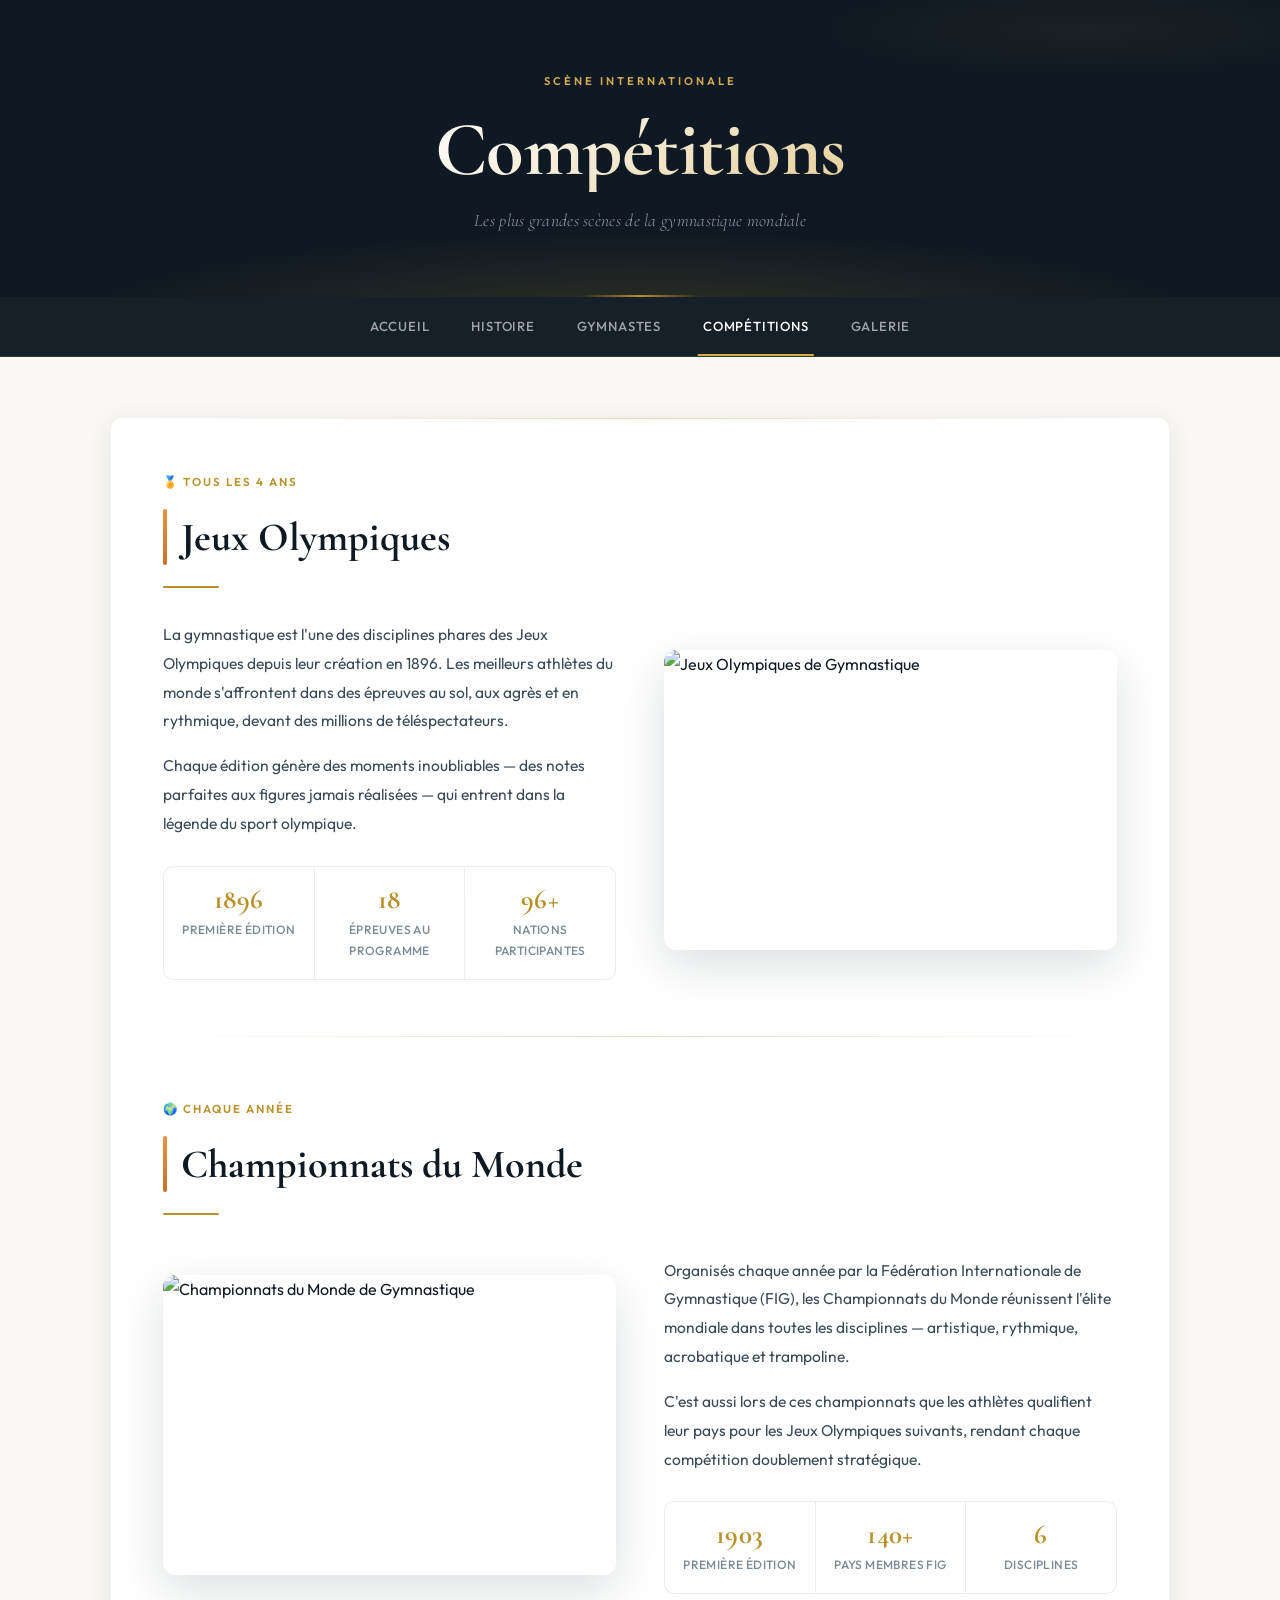
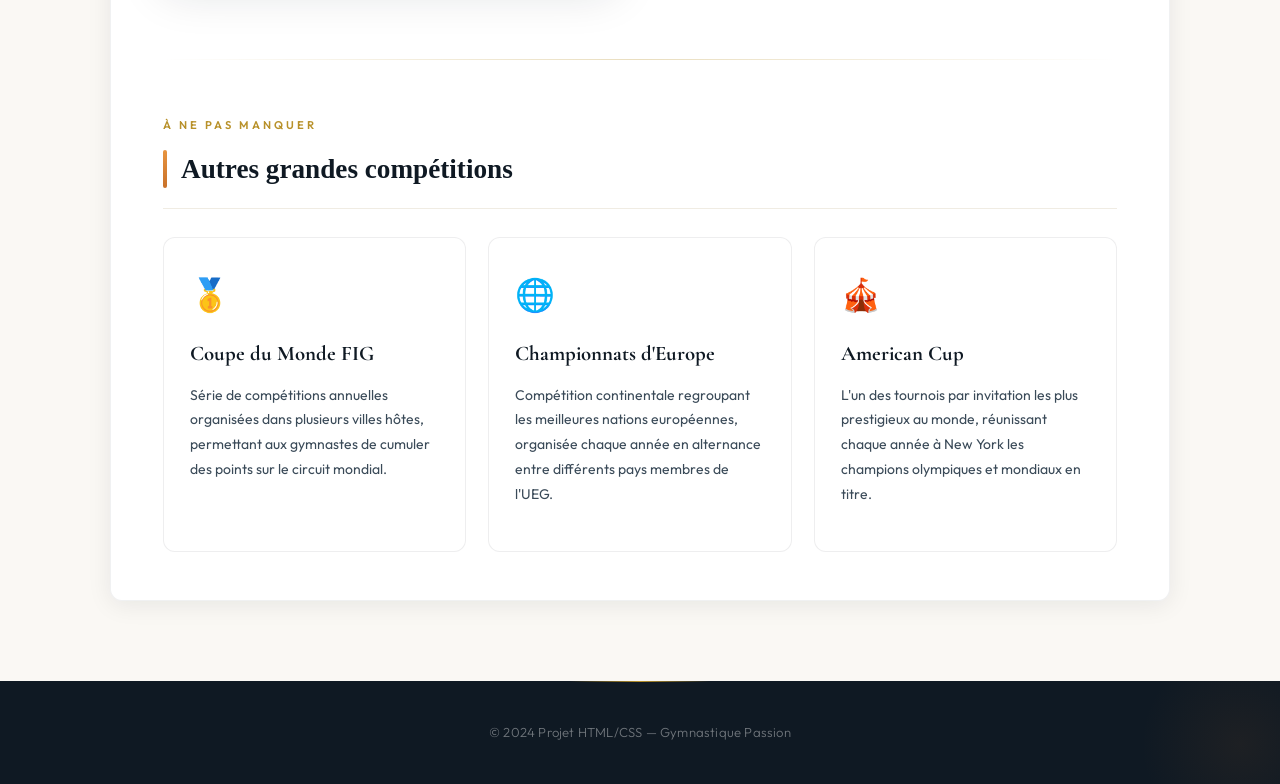
==== competitions.html @ ab6cabbc "first commit" ====
<!DOCTYPE html>
<html lang="fr">
<head>
<meta charset="UTF-8">
<meta name="viewport" content="width=device-width, initial-scale=1.0">
<title>Compétitions de Gymnastique</title>
<link rel="preconnect" href="https://fonts.googleapis.com">
<link rel="preconnect" href="https://fonts.gstatic.com" crossorigin>
<link href="https://fonts.googleapis.com/css2?family=Cormorant+Garamond:ital,wght@0,600;0,700;1,400&family=Outfit:wght@300;400;500;600&display=swap" rel="stylesheet">
<link rel="stylesheet" href="css/base.css">
<link rel="stylesheet" href="css/competitions.css">
</head>

<body>

<header>
  <div class="header-eyebrow">Scène internationale</div>
  <h1>Compétitions</h1>
  <p>Les plus grandes scènes de la gymnastique mondiale</p>
</header>

<nav>
<ul>
<li><a href="index.html">Accueil</a></li>
<li><a href="histoire.html">Histoire</a></li>
<li><a href="gymnastes.html">Gymnastes</a></li>
<li><a href="competitions.html" class="active">Compétitions</a></li>
<li><a href="galerie.html">Galerie</a></li>
</ul>
</nav>

<div class="container">

  <!-- JEUX OLYMPIQUES -->
  <section class="comp-section">
    <div class="comp-badge">🏅 Tous les 4 ans</div>
    <h2>Jeux Olympiques</h2>
    <div class="comp-grid">
      <div class="comp-text">
        <p>La gymnastique est l'une des disciplines phares des Jeux Olympiques depuis leur création en 1896. Les meilleurs athlètes du monde s'affrontent dans des épreuves au sol, aux agrès et en rythmique, devant des millions de téléspectateurs.</p>
        <p>Chaque édition génère des moments inoubliables — des notes parfaites aux figures jamais réalisées — qui entrent dans la légende du sport olympique.</p>
        <div class="comp-stats">
          <div class="comp-stat"><span>1896</span>Première édition</div>
          <div class="comp-stat"><span>18</span>Épreuves au programme</div>
          <div class="comp-stat"><span>96+</span>Nations participantes</div>
        </div>
      </div>
      <div class="comp-img-wrap">
        <img src="images/competition1.jpg" alt="Jeux Olympiques de Gymnastique">
      </div>
    </div>
  </section>

  <div class="section-divider"></div>

  <!-- CHAMPIONNATS DU MONDE -->
  <section class="comp-section">
    <div class="comp-badge">🌍 Chaque année</div>
    <h2>Championnats du Monde</h2>
    <div class="comp-grid reverse">
      <div class="comp-img-wrap">
        <img src="images/competition2.jpg" alt="Championnats du Monde de Gymnastique">
      </div>
      <div class="comp-text">
        <p>Organisés chaque année par la Fédération Internationale de Gymnastique (FIG), les Championnats du Monde réunissent l'élite mondiale dans toutes les disciplines — artistique, rythmique, acrobatique et trampoline.</p>
        <p>C'est aussi lors de ces championnats que les athlètes qualifient leur pays pour les Jeux Olympiques suivants, rendant chaque compétition doublement stratégique.</p>
        <div class="comp-stats">
          <div class="comp-stat"><span>1903</span>Première édition</div>
          <div class="comp-stat"><span>140+</span>Pays membres FIG</div>
          <div class="comp-stat"><span>6</span>Disciplines</div>
        </div>
      </div>
    </div>
  </section>

  <div class="section-divider"></div>

  <!-- AUTRES COMPÉTITIONS -->
  <section class="other-comps">
    <div class="intro-label">À ne pas manquer</div>
    <h2 class="other-title">Autres grandes compétitions</h2>
    <div class="other-grid">
      <div class="other-card">
        <div class="other-icon">🥇</div>
        <h3>Coupe du Monde FIG</h3>
        <p>Série de compétitions annuelles organisées dans plusieurs villes hôtes, permettant aux gymnastes de cumuler des points sur le circuit mondial.</p>
      </div>
      <div class="other-card">
        <div class="other-icon">🌐</div>
        <h3>Championnats d'Europe</h3>
        <p>Compétition continentale regroupant les meilleures nations européennes, organisée chaque année en alternance entre différents pays membres de l'UEG.</p>
      </div>
      <div class="other-card">
        <div class="other-icon">🎪</div>
        <h3>American Cup</h3>
        <p>L'un des tournois par invitation les plus prestigieux au monde, réunissant chaque année à New York les champions olympiques et mondiaux en titre.</p>
      </div>
    </div>
  </section>

</div>

<footer>
  <div class="footer-inner">
    <p>© 2024 Projet HTML/CSS — Gymnastique Passion</p>
  </div>
</footer>

</body>
</html>
---- css/base.css ----
:root {
    --ink: #0f1923;
    --ink-soft: #2d3f4f;
    --cream: #faf8f4;
    --parchment: #f0ece3;
    --amber: #c8712a;
    --amber-light: #e8943f;
    --amber-glow: rgba(200, 113, 42, 0.15);
    --white: #ffffff;
    --muted: #7a8a96;
    --border: rgba(200, 113, 42, 0.2);
    --shadow-soft: 0 4px 24px rgba(15, 25, 35, 0.08);
    --shadow-deep: 0 16px 48px rgba(15, 25, 35, 0.16);
    --radius: 4px;
    --radius-lg: 12px;
}

*, *::before, *::after {
    margin: 0;
    padding: 0;
    box-sizing: border-box;
}

html {
    scroll-behavior: smooth;
}

body {
    font-family: 'DM Sans', sans-serif;
    background-color: var(--cream);
    color: var(--ink);
    line-height: 1.7;
    font-size: 16px;
    -webkit-font-smoothing: antialiased;
}

header {
    position: relative;
    background: var(--ink);
    color: var(--white);
    padding: 72px 40px 64px;
    text-align: center;
    overflow: hidden;
}

header::before {
    content: '';
    position: absolute;
    inset: 0;
    background:
        radial-gradient(ellipse 80% 60% at 50% 120%, rgba(200, 113, 42, 0.22) 0%, transparent 70%),
        radial-gradient(ellipse 50% 40% at 80% -10%, rgba(200, 113, 42, 0.1) 0%, transparent 60%);
    pointer-events: none;
}

header::after {
    content: '';
    position: absolute;
    bottom: 0;
    left: 50%;
    transform: translateX(-50%);
    width: 120px;
    height: 3px;
    background: linear-gradient(90deg, transparent, var(--amber), transparent);
}

header h1 {
    font-family: 'Playfair Display', serif;
    font-size: clamp(2.2rem, 5vw, 3.6rem);
    font-weight: 700;
    letter-spacing: -0.5px;
    line-height: 1.2;
    margin-bottom: 16px;
    position: relative;
    background: linear-gradient(135deg, #ffffff 0%, #d4b896 100%);
    -webkit-background-clip: text;
    -webkit-text-fill-color: transparent;
    background-clip: text;
}

header p {
    font-family: 'DM Sans', sans-serif;
    font-size: 1.05rem;
    font-weight: 300;
    color: rgba(255, 255, 255, 0.65);
    letter-spacing: 0.3px;
    position: relative;
    max-width: 480px;
    margin: 0 auto;
}


nav {
    background: rgba(15, 25, 35, 0.97);
    backdrop-filter: blur(12px);
    -webkit-backdrop-filter: blur(12px);
    position: sticky;
    top: 0;
    z-index: 100;
    border-bottom: 1px solid rgba(200, 113, 42, 0.25);
}

nav ul {
    display: flex;
    justify-content: center;
    align-items: center;
    list-style: none;
    padding: 0;
    margin: 0;
    gap: 4px;
}

nav ul li a {
    display: inline-block;
    color: rgba(255, 255, 255, 0.7);
    text-decoration: none;
    font-size: 0.875rem;
    font-weight: 500;
    letter-spacing: 0.4px;
    padding: 18px 20px;
    position: relative;
    transition: color 0.25s ease;
}

nav ul li a::after {
    content: '';
    position: absolute;
    bottom: 0;
    left: 50%;
    transform: translateX(-50%) scaleX(0);
    width: 100%;
    height: 2px;
    background: var(--amber);
    transition: transform 0.3s cubic-bezier(0.34, 1.56, 0.64, 1);
    transform-origin: center;
}

nav ul li a:hover {
    color: var(--white);
}

nav ul li a:hover::after {
    transform: translateX(-50%) scaleX(0.6);
}

.container {
    width: 90%;
    max-width: 1100px;
    margin: 56px auto;
    padding: 48px 52px;
    background: var(--white);
    border-radius: var(--radius-lg);
    box-shadow: var(--shadow-soft);
    border: 1px solid rgba(15, 25, 35, 0.06);
    position: relative;
}

.container::before {
    content: '';
    position: absolute;
    top: 0;
    left: 52px;
    right: 52px;
    height: 1px;
    background: linear-gradient(90deg, transparent, var(--amber-light), transparent);
    opacity: 0.4;
}

.container h2 {
    font-family: 'Playfair Display', serif;
    color: var(--ink);
    font-size: 1.7rem;
    font-weight: 600;
    margin-bottom: 28px;
    padding-bottom: 16px;
    position: relative;
    display: flex;
    align-items: center;
    gap: 14px;
}

.container h2::before {
    content: '';
    flex-shrink: 0;
    width: 4px;
    height: 1.4em;
    background: linear-gradient(180deg, var(--amber-light), var(--amber));
    border-radius: 2px;
}

.container h2::after {
    content: '';
    position: absolute;
    bottom: 0;
    left: 0;
    right: 0;
    height: 1px;
    background: var(--parchment);
}

.container p {
    color: var(--ink-soft);
    font-size: 0.975rem;
    line-height: 1.8;
    margin-bottom: 16px;
}

img {
    max-width: 100%;
    height: auto;
    border-radius: var(--radius-lg);
    box-shadow: var(--shadow-soft);
    margin: 28px 0;
    display: block;
    transition: transform 0.4s cubic-bezier(0.25, 0.46, 0.45, 0.94),
                box-shadow 0.4s ease;
}

img:hover {
    transform: translateY(-4px) scale(1.005);
    box-shadow: var(--shadow-deep);
}


footer {
    background: var(--ink);
    color: rgba(255, 255, 255, 0.55);
    text-align: center;
    padding: 48px 40px;
    margin-top: 80px;
    font-size: 0.875rem;
    font-weight: 300;
    letter-spacing: 0.2px;
    position: relative;
    overflow: hidden;
}

footer::before {
    content: '';
    position: absolute;
    top: 0;
    left: 50%;
    transform: translateX(-50%);
    width: 200px;
    height: 1px;
    background: linear-gradient(90deg, transparent, var(--amber), transparent);
}

footer::after {
    content: '';
    position: absolute;
    bottom: -60px;
    right: -60px;
    width: 200px;
    height: 200px;
    border-radius: 50%;
    background: radial-gradient(circle, rgba(200, 113, 42, 0.08), transparent 70%);
    pointer-events: none;
}

footer a {
    color: var(--amber-light);
    text-decoration: none;
    font-weight: 500;
    transition: color 0.25s ease, letter-spacing 0.25s ease;
    position: relative;
}

footer a:hover {
    color: #f0a84a;
    letter-spacing: 0.3px;
}


@media (max-width: 768px) {
    header {
        padding: 52px 24px 48px;
    }

    nav ul {
        gap: 0;
        overflow-x: auto;
        justify-content: flex-start;
        padding: 0 16px;
        scrollbar-width: none;
    }

    nav ul::-webkit-scrollbar {
        display: none;
    }

    nav ul li a {
        padding: 16px 14px;
        white-space: nowrap;
    }

    .container {
        padding: 32px 24px;
        margin: 32px auto;
    }

    .container::before {
        left: 24px;
        right: 24px;
    }

    footer {
        padding: 36px 24px;
    }
}


@keyframes fadeUp {
    from {
        opacity: 0;
        transform: translateY(20px);
    }
    to {
        opacity: 1;
        transform: translateY(0);
    }
}

.container {
    animation: fadeUp 0.6s cubic-bezier(0.25, 0.46, 0.45, 0.94) both;
}


::selection {
    background: var(--amber-glow);
    color: var(--amber);
}
---- css/competitions.css ----
/* competitions.css */

:root {
    --ink: #0f1923;
    --ink-soft: #3a4a58;
    --cream: #faf8f4;
    --parchment: #f0ece3;
    --gold: #b8912a;
    --gold-light: #d4ab4f;
    --gold-glow: rgba(184, 145, 42, 0.13);
    --white: #ffffff;
    --muted: #7a8a96;
    --font-display: 'Cormorant Garamond', Georgia, serif;
    --font-body: 'Outfit', sans-serif;
  }
  
  *, *::before, *::after { margin: 0; padding: 0; box-sizing: border-box; }
  html { scroll-behavior: smooth; }
  
  body {
    font-family: var(--font-body);
    background: var(--cream);
    color: var(--ink);
    line-height: 1.75;
    -webkit-font-smoothing: antialiased;
  }
  
  /* ─── HEADER ─────────────────────────────────── */
  
  header {
    position: relative;
    background: var(--ink);
    color: var(--white);
    padding: 72px 40px 60px;
    text-align: center;
    overflow: hidden;
  }
  
  header::before {
    content: '';
    position: absolute;
    inset: 0;
    background:
      radial-gradient(ellipse 70% 50% at 50% 110%, rgba(184,145,42,0.2) 0%, transparent 65%),
      radial-gradient(ellipse 40% 30% at 85% 10%, rgba(184,145,42,0.07) 0%, transparent 55%);
    pointer-events: none;
  }
  
  header::after {
    content: '';
    position: absolute;
    bottom: 0; left: 50%;
    transform: translateX(-50%);
    width: 120px; height: 2px;
    background: linear-gradient(90deg, transparent, var(--gold), transparent);
  }
  
  .header-eyebrow {
    font-size: 0.7rem;
    font-weight: 600;
    letter-spacing: 3px;
    text-transform: uppercase;
    color: var(--gold-light);
    margin-bottom: 16px;
    position: relative;
  }
  
  header h1 {
    font-family: var(--font-display);
    font-size: clamp(2.6rem, 6vw, 5rem);
    font-weight: 700;
    line-height: 1.1;
    margin-bottom: 14px;
    position: relative;
    background: linear-gradient(150deg, #fff 30%, #d4ab4f 100%);
    -webkit-background-clip: text;
    -webkit-text-fill-color: transparent;
    background-clip: text;
  }
  
  header p {
    font-family: var(--font-display);
    font-style: italic;
    font-size: 1.1rem;
    color: rgba(255,255,255,0.55);
    position: relative;
  }
  
  /* ─── NAV ────────────────────────────────────── */
  
  nav {
    background: rgba(15,25,35,0.97);
    backdrop-filter: blur(12px);
    position: sticky;
    top: 0; z-index: 100;
    border-bottom: 1px solid rgba(184,145,42,0.2);
  }
  
  nav ul {
    display: flex;
    justify-content: center;
    list-style: none;
    gap: 2px;
  }
  
  nav ul li a {
    display: inline-block;
    color: rgba(255,255,255,0.6);
    text-decoration: none;
    font-size: 0.82rem;
    font-weight: 500;
    letter-spacing: 0.8px;
    text-transform: uppercase;
    padding: 18px 20px;
    position: relative;
    transition: color 0.25s;
  }
  
  nav ul li a::after {
    content: '';
    position: absolute;
    bottom: 0; left: 50%;
    transform: translateX(-50%) scaleX(0);
    width: 80%; height: 2px;
    background: var(--gold-light);
    transition: transform 0.3s cubic-bezier(0.34,1.56,0.64,1);
  }
  
  nav ul li a:hover, nav ul li a.active { color: var(--white); }
  nav ul li a:hover::after, nav ul li a.active::after { transform: translateX(-50%) scaleX(1); }
  
  /* ─── CONTAINER ─────────────────────────────── */
  
  .container {
    width: 90%;
    max-width: 1060px;
    margin: 60px auto 80px;
    animation: fadeUp 0.65s cubic-bezier(0.25,0.46,0.45,0.94) both;
  }
  
  @keyframes fadeUp {
    from { opacity: 0; transform: translateY(22px); }
    to   { opacity: 1; transform: translateY(0); }
  }
  
  /* ─── COMP SECTION ───────────────────────────── */
  
  .comp-section {
    margin-bottom: 16px;
  }
  
  .comp-badge {
    display: inline-flex;
    align-items: center;
    gap: 6px;
    font-size: 0.72rem;
    font-weight: 600;
    letter-spacing: 2px;
    text-transform: uppercase;
    color: var(--gold);
    margin-bottom: 10px;
  }
  
  .comp-section h2 {
    font-family: var(--font-display);
    font-size: clamp(1.8rem, 3.5vw, 2.5rem);
    font-weight: 700;
    color: var(--ink);
    margin-bottom: 32px;
    padding-bottom: 16px;
    position: relative;
  }
  
  .comp-section h2::after {
    content: '';
    position: absolute;
    bottom: 0; left: 0;
    width: 56px; height: 2px;
    background: var(--gold);
    border-radius: 1px;
  }
  
  .comp-grid {
    display: grid;
    grid-template-columns: 1fr 1fr;
    gap: 48px;
    align-items: center;
  }
  
  .comp-grid.reverse {
    direction: ltr;
  }
  
  .comp-text p {
    font-size: 0.975rem;
    color: var(--ink-soft);
    line-height: 1.85;
    margin-bottom: 16px;
  }
  
  /* stats row */
  .comp-stats {
    display: flex;
    gap: 0;
    margin-top: 28px;
    border: 1px solid rgba(15,25,35,0.08);
    border-radius: 10px;
    overflow: hidden;
    background: var(--white);
  }
  
  .comp-stat {
    flex: 1;
    padding: 18px 16px;
    text-align: center;
    font-size: 0.75rem;
    font-weight: 500;
    color: var(--muted);
    text-transform: uppercase;
    letter-spacing: 0.4px;
    border-right: 1px solid rgba(15,25,35,0.07);
    transition: background 0.25s;
  }
  
  .comp-stat:last-child { border-right: none; }
  .comp-stat:hover { background: var(--parchment); }
  
  .comp-stat span {
    display: block;
    font-family: var(--font-display);
    font-size: 1.7rem;
    font-weight: 700;
    color: var(--gold);
    line-height: 1.1;
    margin-bottom: 4px;
  }
  
  /* image */
  .comp-img-wrap img {
    width: 100%;
    height: 300px;
    object-fit: cover;
    border-radius: 12px;
    display: block;
    box-shadow: 0 16px 48px rgba(15,25,35,0.14);
    transition: transform 0.45s cubic-bezier(0.25,0.46,0.45,0.94), box-shadow 0.45s;
  }
  
  .comp-img-wrap img:hover {
    transform: translateY(-6px) scale(1.015);
    box-shadow: 0 26px 64px rgba(15,25,35,0.2);
  }
  
  /* ─── DIVIDER ────────────────────────────────── */
  
  .section-divider {
    height: 1px;
    background: linear-gradient(90deg, transparent, rgba(184,145,42,0.3), transparent);
    margin: 56px 0;
  }
  
  /* ─── OTHER COMPS ────────────────────────────── */
  
  .intro-label {
    font-size: 0.7rem;
    font-weight: 600;
    letter-spacing: 3px;
    text-transform: uppercase;
    color: var(--gold);
    margin-bottom: 10px;
  }
  
  .other-title {
    font-family: var(--font-display);
    font-size: clamp(1.6rem, 3vw, 2.2rem);
    font-weight: 700;
    color: var(--ink);
    margin-bottom: 32px;
  }
  
  .other-grid {
    display: grid;
    grid-template-columns: repeat(3, 1fr);
    gap: 22px;
  }
  
  .other-card {
    background: var(--white);
    border: 1px solid rgba(15,25,35,0.07);
    border-radius: 12px;
    padding: 28px 26px;
    transition: transform 0.3s, box-shadow 0.3s, border-color 0.3s;
    position: relative;
    overflow: hidden;
  }
  
  .other-card::before {
    content: '';
    position: absolute;
    top: 0; left: 0; right: 0;
    height: 3px;
    background: linear-gradient(90deg, var(--gold), var(--gold-light));
    transform: scaleX(0);
    transform-origin: left;
    transition: transform 0.4s ease;
  }
  
  .other-card:hover {
    transform: translateY(-6px);
    box-shadow: 0 18px 48px rgba(15,25,35,0.11);
    border-color: transparent;
  }
  
  .other-card:hover::before { transform: scaleX(1); }
  
  .other-icon {
    font-size: 2rem;
    margin-bottom: 14px;
  }
  
  .other-card h3 {
    font-family: var(--font-display);
    font-size: 1.3rem;
    font-weight: 700;
    color: var(--ink);
    margin-bottom: 10px;
  }
  
  .other-card p {
    font-size: 0.875rem;
    color: var(--ink-soft);
    line-height: 1.78;
  }
  
  /* ─── FOOTER ─────────────────────────────────── */
  
  footer {
    background: var(--ink);
    color: rgba(255,255,255,0.4);
    padding: 40px;
    margin-top: 0;
    text-align: center;
    position: relative;
  }
  
  footer::before {
    content: '';
    position: absolute;
    top: 0; left: 50%;
    transform: translateX(-50%);
    width: 140px; height: 1px;
    background: linear-gradient(90deg, transparent, var(--gold), transparent);
  }
  
  .footer-inner p { font-size: 0.82rem; }
  
  /* ─── RESPONSIVE ─────────────────────────────── */
  
  @media (max-width: 860px) {
    .comp-grid, .comp-grid.reverse { grid-template-columns: 1fr; }
    .comp-grid.reverse .comp-img-wrap { order: -1; }
    .other-grid { grid-template-columns: 1fr 1fr; }
  }
  
  @media (max-width: 560px) {
    .other-grid { grid-template-columns: 1fr; }
    .comp-stats { flex-direction: column; }
    .comp-stat { border-right: none; border-bottom: 1px solid rgba(15,25,35,0.07); }
    .comp-stat:last-child { border-bottom: none; }
    nav ul { overflow-x: auto; justify-content: flex-start; padding: 0 16px; }
    nav ul::-webkit-scrollbar { display: none; }
  }
  
  ::selection { background: var(--gold-glow); color: var(--gold); }
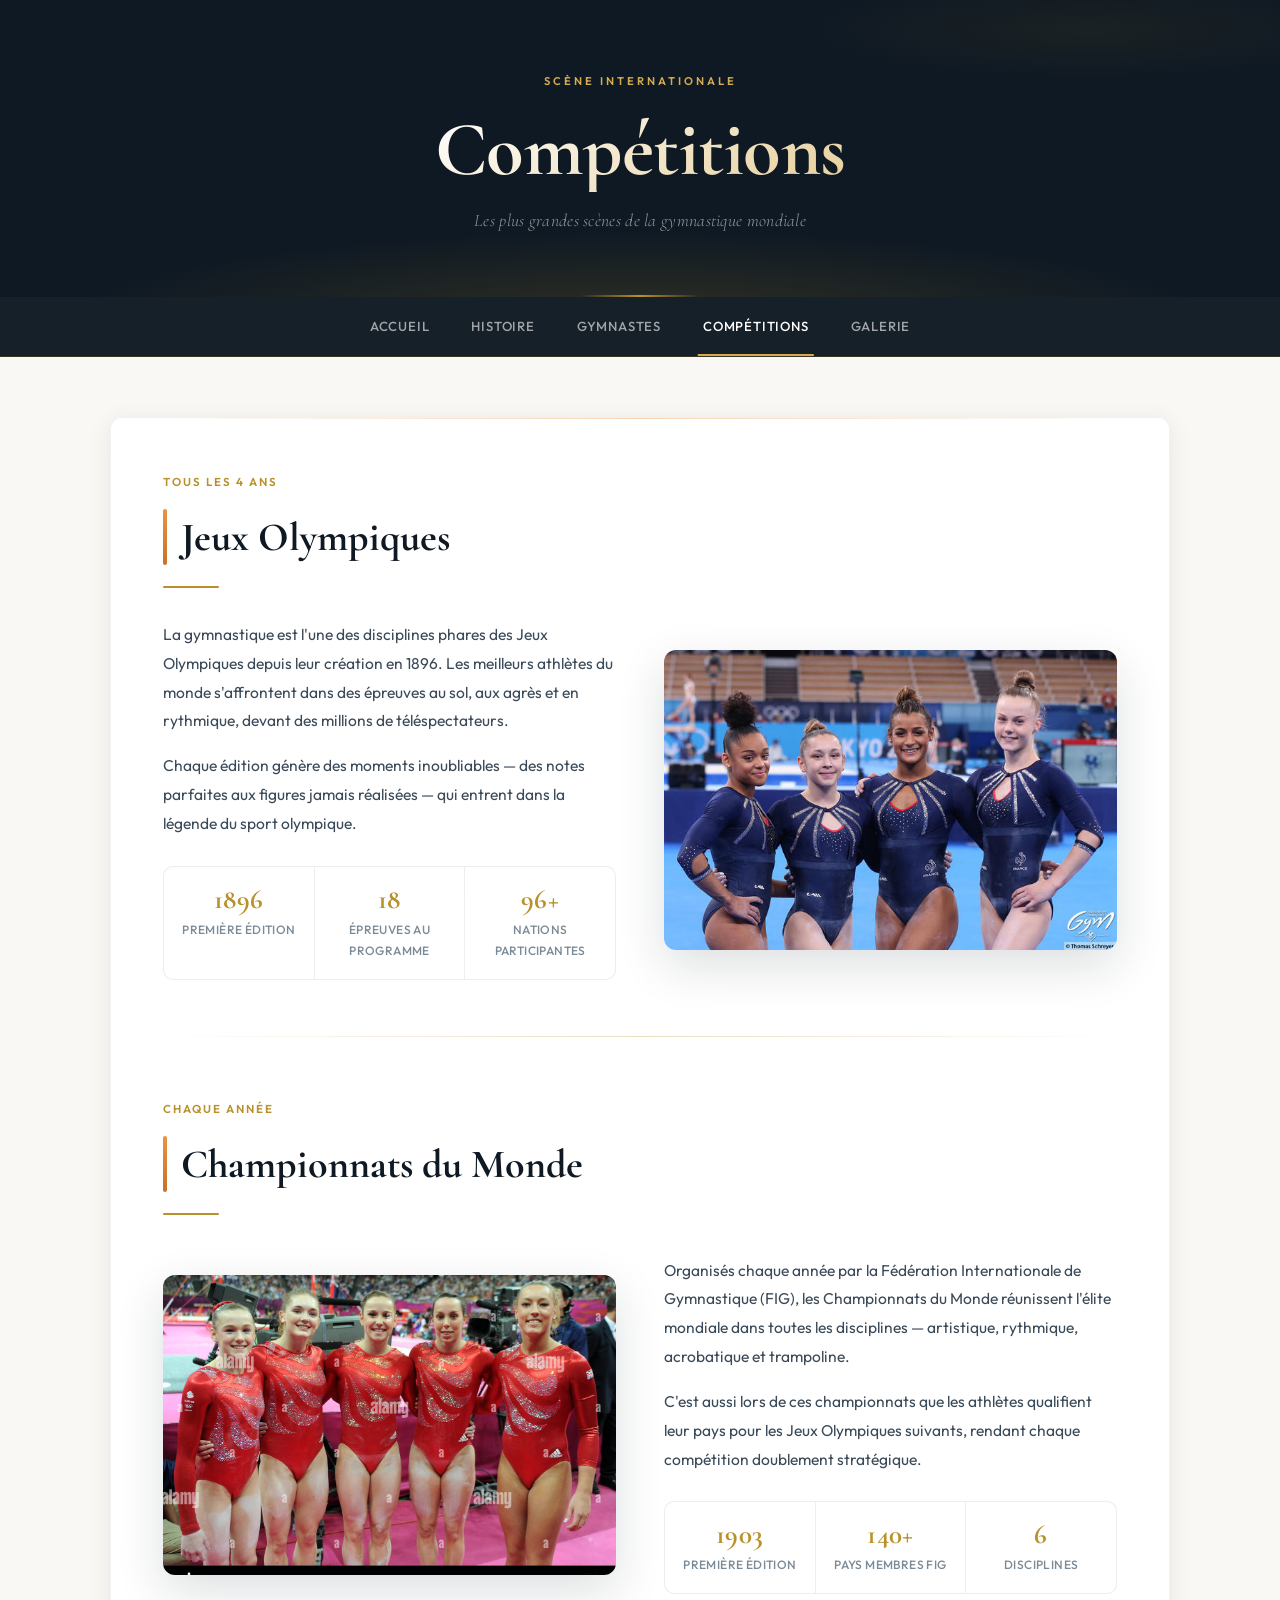
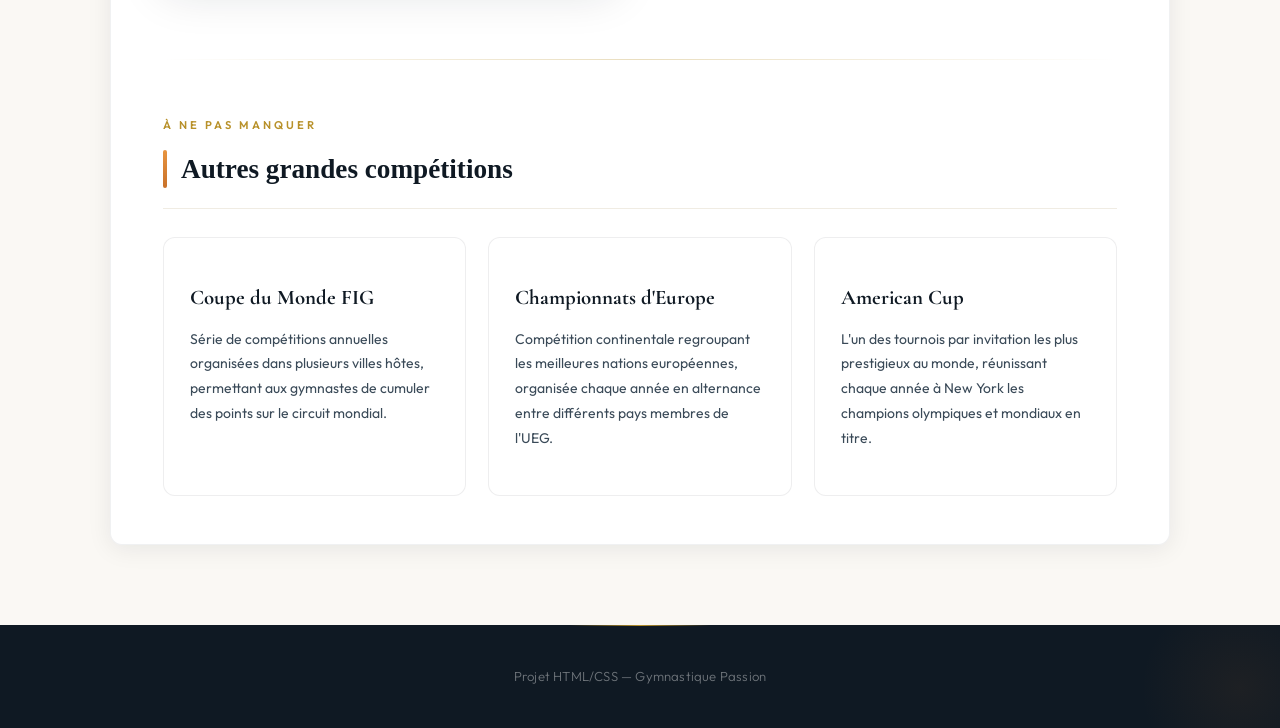
==== commit 50af12ee: "commit final" ====
--- a/competitions.html
+++ b/competitions.html
@@ -6,7 +6,6 @@
 <title>Compétitions de Gymnastique</title>
 <link rel="preconnect" href="https://fonts.googleapis.com">
 <link rel="preconnect" href="https://fonts.gstatic.com" crossorigin>
-<link href="https://fonts.googleapis.com/css2?family=Cormorant+Garamond:ital,wght@0,600;0,700;1,400&family=Outfit:wght@300;400;500;600&display=swap" rel="stylesheet">
 <link rel="stylesheet" href="css/base.css">
 <link rel="stylesheet" href="css/competitions.css">
 </head>
@@ -33,7 +32,7 @@
 
   <!-- JEUX OLYMPIQUES -->
   <section class="comp-section">
-    <div class="comp-badge">🏅 Tous les 4 ans</div>
+    <div class="comp-badge"> Tous les 4 ans</div>
     <h2>Jeux Olympiques</h2>
     <div class="comp-grid">
       <div class="comp-text">
@@ -55,7 +54,7 @@
 
   <!-- CHAMPIONNATS DU MONDE -->
   <section class="comp-section">
-    <div class="comp-badge">🌍 Chaque année</div>
+    <div class="comp-badge"> Chaque année</div>
     <h2>Championnats du Monde</h2>
     <div class="comp-grid reverse">
       <div class="comp-img-wrap">
@@ -81,17 +80,17 @@
     <h2 class="other-title">Autres grandes compétitions</h2>
     <div class="other-grid">
       <div class="other-card">
-        <div class="other-icon">🥇</div>
+        <div class="other-icon"></div>
         <h3>Coupe du Monde FIG</h3>
         <p>Série de compétitions annuelles organisées dans plusieurs villes hôtes, permettant aux gymnastes de cumuler des points sur le circuit mondial.</p>
       </div>
       <div class="other-card">
-        <div class="other-icon">🌐</div>
+        <div class="other-icon"></div>
         <h3>Championnats d'Europe</h3>
         <p>Compétition continentale regroupant les meilleures nations européennes, organisée chaque année en alternance entre différents pays membres de l'UEG.</p>
       </div>
       <div class="other-card">
-        <div class="other-icon">🎪</div>
+        <div class="other-icon"></div>
         <h3>American Cup</h3>
         <p>L'un des tournois par invitation les plus prestigieux au monde, réunissant chaque année à New York les champions olympiques et mondiaux en titre.</p>
       </div>
@@ -102,7 +101,7 @@
 
 <footer>
   <div class="footer-inner">
-    <p>© 2024 Projet HTML/CSS — Gymnastique Passion</p>
+    <p>Projet HTML/CSS — Gymnastique Passion</p>
   </div>
 </footer>
 
--- a/css/base.css
+++ b/css/base.css
@@ -1,3 +1,4 @@
+@import url('https://fonts.googleapis.com/css2?family=Cormorant+Garamond:ital,wght@0,400;0,600;0,700;1,400&family=Outfit:wght@300;400;500;600&display=swap');
 
 :root {
     --ink: #0f1923;
--- a/css/competitions.css
+++ b/css/competitions.css
@@ -1,5 +1,3 @@
-/* competitions.css */
-
 :root {
     --ink: #0f1923;
     --ink-soft: #3a4a58;
@@ -24,9 +22,7 @@
     line-height: 1.75;
     -webkit-font-smoothing: antialiased;
   }
-  
-  /* ─── HEADER ─────────────────────────────────── */
-  
+    
   header {
     position: relative;
     background: var(--ink);
@@ -353,9 +349,7 @@
   }
   
   .footer-inner p { font-size: 0.82rem; }
-  
-  /* ─── RESPONSIVE ─────────────────────────────── */
-  
+    
   @media (max-width: 860px) {
     .comp-grid, .comp-grid.reverse { grid-template-columns: 1fr; }
     .comp-grid.reverse .comp-img-wrap { order: -1; }
